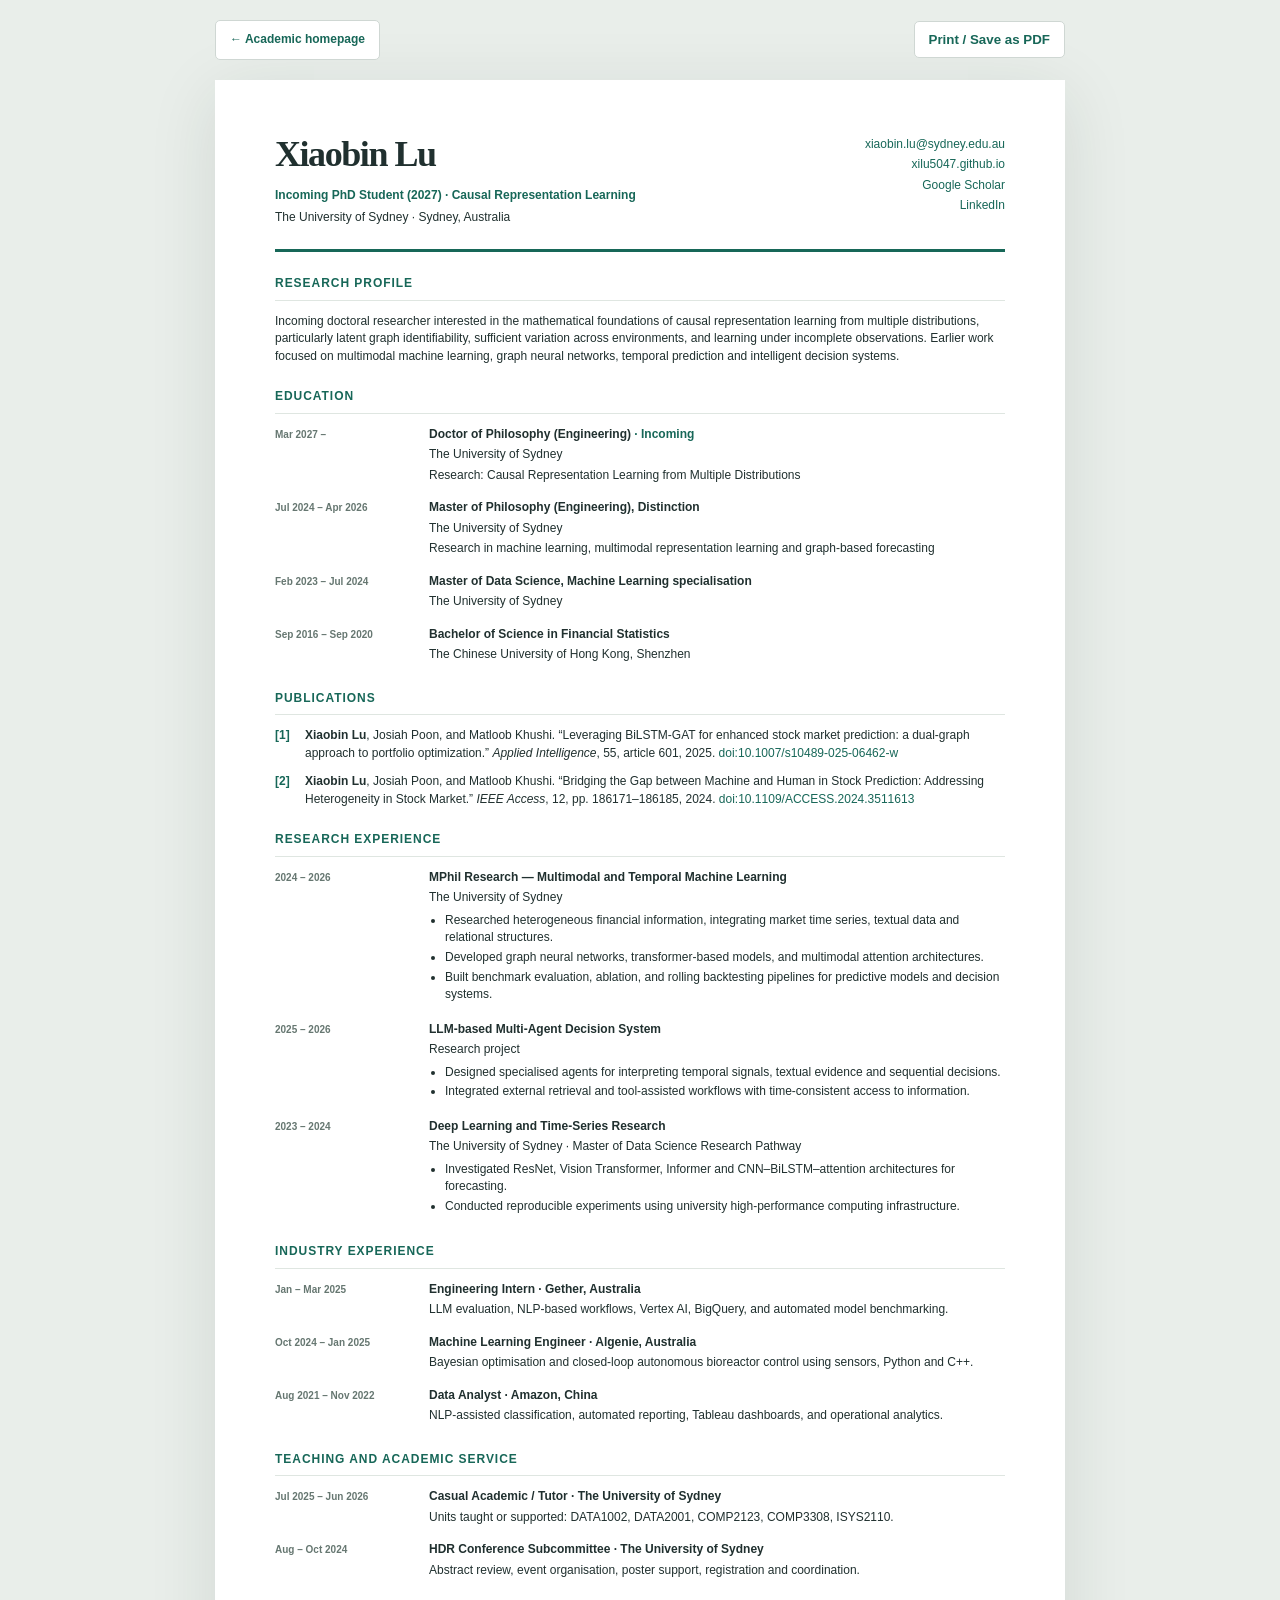
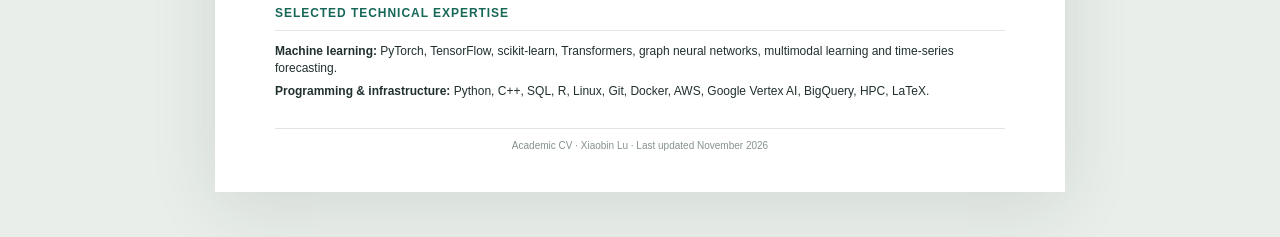
==== cv.html @ 68b690c1 "Initial commit: academic personal homepage" ====
<!doctype html>
<html lang="en">
<head><meta charset="utf-8"><meta name="viewport" content="width=device-width, initial-scale=1"><meta name="description" content="Academic CV of Xiaobin Lu, incoming PhD student at the University of Sydney."><title>Academic CV | Xiaobin Lu</title><link rel="icon" href="assets/favicon.svg" type="image/svg+xml"><link rel="stylesheet" href="cv.css"></head>
<body>
  <nav class="cv-toolbar" aria-label="CV actions"><a href="index.html">← Academic homepage</a><button onclick="window.print()" type="button">Print / Save as PDF</button></nav>
  <main class="cv-sheet">
    <header class="cv-head"><div><h1>Xiaobin Lu</h1><p class="cv-role">Incoming PhD Student (2027) · Causal Representation Learning</p><p>The University of Sydney · Sydney, Australia</p></div><div class="cv-contact"><a href="mailto:xiaobin.lu@sydney.edu.au">xiaobin.lu@sydney.edu.au</a><a href="https://xilu5047.github.io">xilu5047.github.io</a><a href="https://scholar.google.com/citations?user=zEEkIGYAAAAJ&hl=en">Google Scholar</a><a href="https://www.linkedin.com/in/xiaobin-lu-9487b4174/">LinkedIn</a></div></header>
    <section><h2>Research profile</h2><p>Incoming doctoral researcher interested in the mathematical foundations of causal representation learning from multiple distributions, particularly latent graph identifiability, sufficient variation across environments, and learning under incomplete observations. Earlier work focused on multimodal machine learning, graph neural networks, temporal prediction and intelligent decision systems.</p></section>
    <section><h2>Education</h2><div class="cv-entry"><time>Mar 2027 –</time><div><h3>Doctor of Philosophy (Engineering) <span>· Incoming</span></h3><p>The University of Sydney</p><p>Research: Causal Representation Learning from Multiple Distributions</p></div></div><div class="cv-entry"><time>Jul 2024 – Apr 2026</time><div><h3>Master of Philosophy (Engineering), Distinction</h3><p>The University of Sydney</p><p>Research in machine learning, multimodal representation learning and graph-based forecasting</p></div></div><div class="cv-entry"><time>Feb 2023 – Jul 2024</time><div><h3>Master of Data Science, Machine Learning specialisation</h3><p>The University of Sydney</p></div></div><div class="cv-entry"><time>Sep 2016 – Sep 2020</time><div><h3>Bachelor of Science in Financial Statistics</h3><p>The Chinese University of Hong Kong, Shenzhen</p></div></div></section>
    <section><h2>Publications</h2><div class="cv-publication"><span>[1]</span><div><strong>Xiaobin Lu</strong>, Josiah Poon, and Matloob Khushi. “Leveraging BiLSTM-GAT for enhanced stock market prediction: a dual-graph approach to portfolio optimization.” <em>Applied Intelligence</em>, 55, article 601, 2025. <a href="https://doi.org/10.1007/s10489-025-06462-w">doi:10.1007/s10489-025-06462-w</a></div></div><div class="cv-publication"><span>[2]</span><div><strong>Xiaobin Lu</strong>, Josiah Poon, and Matloob Khushi. “Bridging the Gap between Machine and Human in Stock Prediction: Addressing Heterogeneity in Stock Market.” <em>IEEE Access</em>, 12, pp. 186171–186185, 2024. <a href="https://doi.org/10.1109/ACCESS.2024.3511613">doi:10.1109/ACCESS.2024.3511613</a></div></div></section>
    <section><h2>Research experience</h2><div class="cv-entry"><time>2024 – 2026</time><div><h3>MPhil Research — Multimodal and Temporal Machine Learning</h3><p>The University of Sydney</p><ul><li>Researched heterogeneous financial information, integrating market time series, textual data and relational structures.</li><li>Developed graph neural networks, transformer-based models, and multimodal attention architectures.</li><li>Built benchmark evaluation, ablation, and rolling backtesting pipelines for predictive models and decision systems.</li></ul></div></div><div class="cv-entry"><time>2025 – 2026</time><div><h3>LLM-based Multi-Agent Decision System</h3><p>Research project</p><ul><li>Designed specialised agents for interpreting temporal signals, textual evidence and sequential decisions.</li><li>Integrated external retrieval and tool-assisted workflows with time-consistent access to information.</li></ul></div></div><div class="cv-entry"><time>2023 – 2024</time><div><h3>Deep Learning and Time-Series Research</h3><p>The University of Sydney · Master of Data Science Research Pathway</p><ul><li>Investigated ResNet, Vision Transformer, Informer and CNN–BiLSTM–attention architectures for forecasting.</li><li>Conducted reproducible experiments using university high-performance computing infrastructure.</li></ul></div></div></section>
    <section><h2>Industry experience</h2><div class="cv-entry"><time>Jan – Mar 2025</time><div><h3>Engineering Intern · Gether, Australia</h3><p>LLM evaluation, NLP-based workflows, Vertex AI, BigQuery, and automated model benchmarking.</p></div></div><div class="cv-entry"><time>Oct 2024 – Jan 2025</time><div><h3>Machine Learning Engineer · Algenie, Australia</h3><p>Bayesian optimisation and closed-loop autonomous bioreactor control using sensors, Python and C++.</p></div></div><div class="cv-entry"><time>Aug 2021 – Nov 2022</time><div><h3>Data Analyst · Amazon, China</h3><p>NLP-assisted classification, automated reporting, Tableau dashboards, and operational analytics.</p></div></div></section>
    <section><h2>Teaching and academic service</h2><div class="cv-entry"><time>Jul 2025 – Jun 2026</time><div><h3>Casual Academic / Tutor · The University of Sydney</h3><p>Units taught or supported: DATA1002, DATA2001, COMP2123, COMP3308, ISYS2110.</p></div></div><div class="cv-entry"><time>Aug – Oct 2024</time><div><h3>HDR Conference Subcommittee · The University of Sydney</h3><p>Abstract review, event organisation, poster support, registration and coordination.</p></div></div></section>
    <section><h2>Selected technical expertise</h2><p><strong>Machine learning:</strong> PyTorch, TensorFlow, scikit-learn, Transformers, graph neural networks, multimodal learning and time-series forecasting.</p><p><strong>Programming & infrastructure:</strong> Python, C++, SQL, R, Linux, Git, Docker, AWS, Google Vertex AI, BigQuery, HPC, LaTeX.</p></section>
    <footer>Academic CV · Xiaobin Lu · Last updated November 2026</footer>
  </main>
</body></html>
---- cv.css ----
:root{color-scheme:light}*{box-sizing:border-box}body{margin:0;background:#e9eeea;font-family:Arial,Helvetica,sans-serif;color:#20302f;line-height:1.46;font-size:12px}.cv-toolbar{display:flex;justify-content:space-between;align-items:center;max-width:850px;margin:20px auto;gap:15px}.cv-toolbar a,.cv-toolbar button{border:1px solid #cfd7d3;background:white;color:#176758;border-radius:5px;padding:10px 14px;font-weight:700;text-decoration:none;cursor:pointer}.cv-sheet{background:white;max-width:850px;min-height:100vh;margin:0 auto 45px;padding:48px 60px 38px;box-shadow:0 14px 65px rgba(29,47,38,.11)}.cv-head{display:flex;justify-content:space-between;align-items:start;gap:25px;border-bottom:3px solid #176758;padding-bottom:19px}.cv-head h1{font-family:Georgia,serif;font-weight:600;letter-spacing:-.04em;font-size:36px;margin:0 0 7px}.cv-head p{margin:4px 0}.cv-role{font-weight:700;color:#176758}.cv-contact{display:flex;flex-direction:column;white-space:nowrap;text-align:right;gap:3px;padding-top:8px}a{color:#176758;text-decoration:none}a:hover{text-decoration:underline}section{margin:23px 0}section h2{border-bottom:1px solid #dfe6e1;text-transform:uppercase;letter-spacing:.08em;font-size:12px;color:#176758;padding:0 0 7px;margin:0 0 12px}section>p{margin:5px 0}.cv-entry{display:grid;grid-template-columns:139px minmax(0,1fr);gap:15px;margin:12px 0}.cv-entry time{color:#667771;font-weight:700;font-size:10px;padding-top:2px}.cv-entry h3{font-size:12px;margin:0 0 3px}.cv-entry h3 span{color:#176758}.cv-entry p{margin:3px 0}.cv-entry ul{padding-left:16px;margin:5px 0}.cv-entry li{margin:2px 0}.cv-publication{display:grid;grid-template-columns:25px 1fr;gap:5px;margin:11px 0}.cv-publication>span{font-weight:700;color:#176758}footer{color:#85928d;text-align:center;font-size:10px;border-top:1px solid #dfe6e1;padding-top:10px;margin-top:28px}@media(max-width:650px){.cv-toolbar{margin:12px 14px}.cv-sheet{padding:25px 20px}.cv-head{display:block}.cv-contact{text-align:left;white-space:normal;padding-top:10px}.cv-head h1{font-size:31px}.cv-entry{grid-template-columns:1fr;gap:3px}.cv-entry time{font-size:10px}}@media print{@page{size:A4;margin:13mm 13mm}body{background:white;-webkit-print-color-adjust:exact;print-color-adjust:exact;font-size:10.5px}.cv-toolbar{display:none}.cv-sheet{max-width:none;box-shadow:none;padding:0;margin:0;min-height:0}.cv-head h1{font-size:30px}section{margin:16px 0}section h2{margin-bottom:8px}.cv-entry{margin:8px 0}.cv-entry,.cv-publication{break-inside:avoid}section{break-inside:auto}a{color:#176758}}
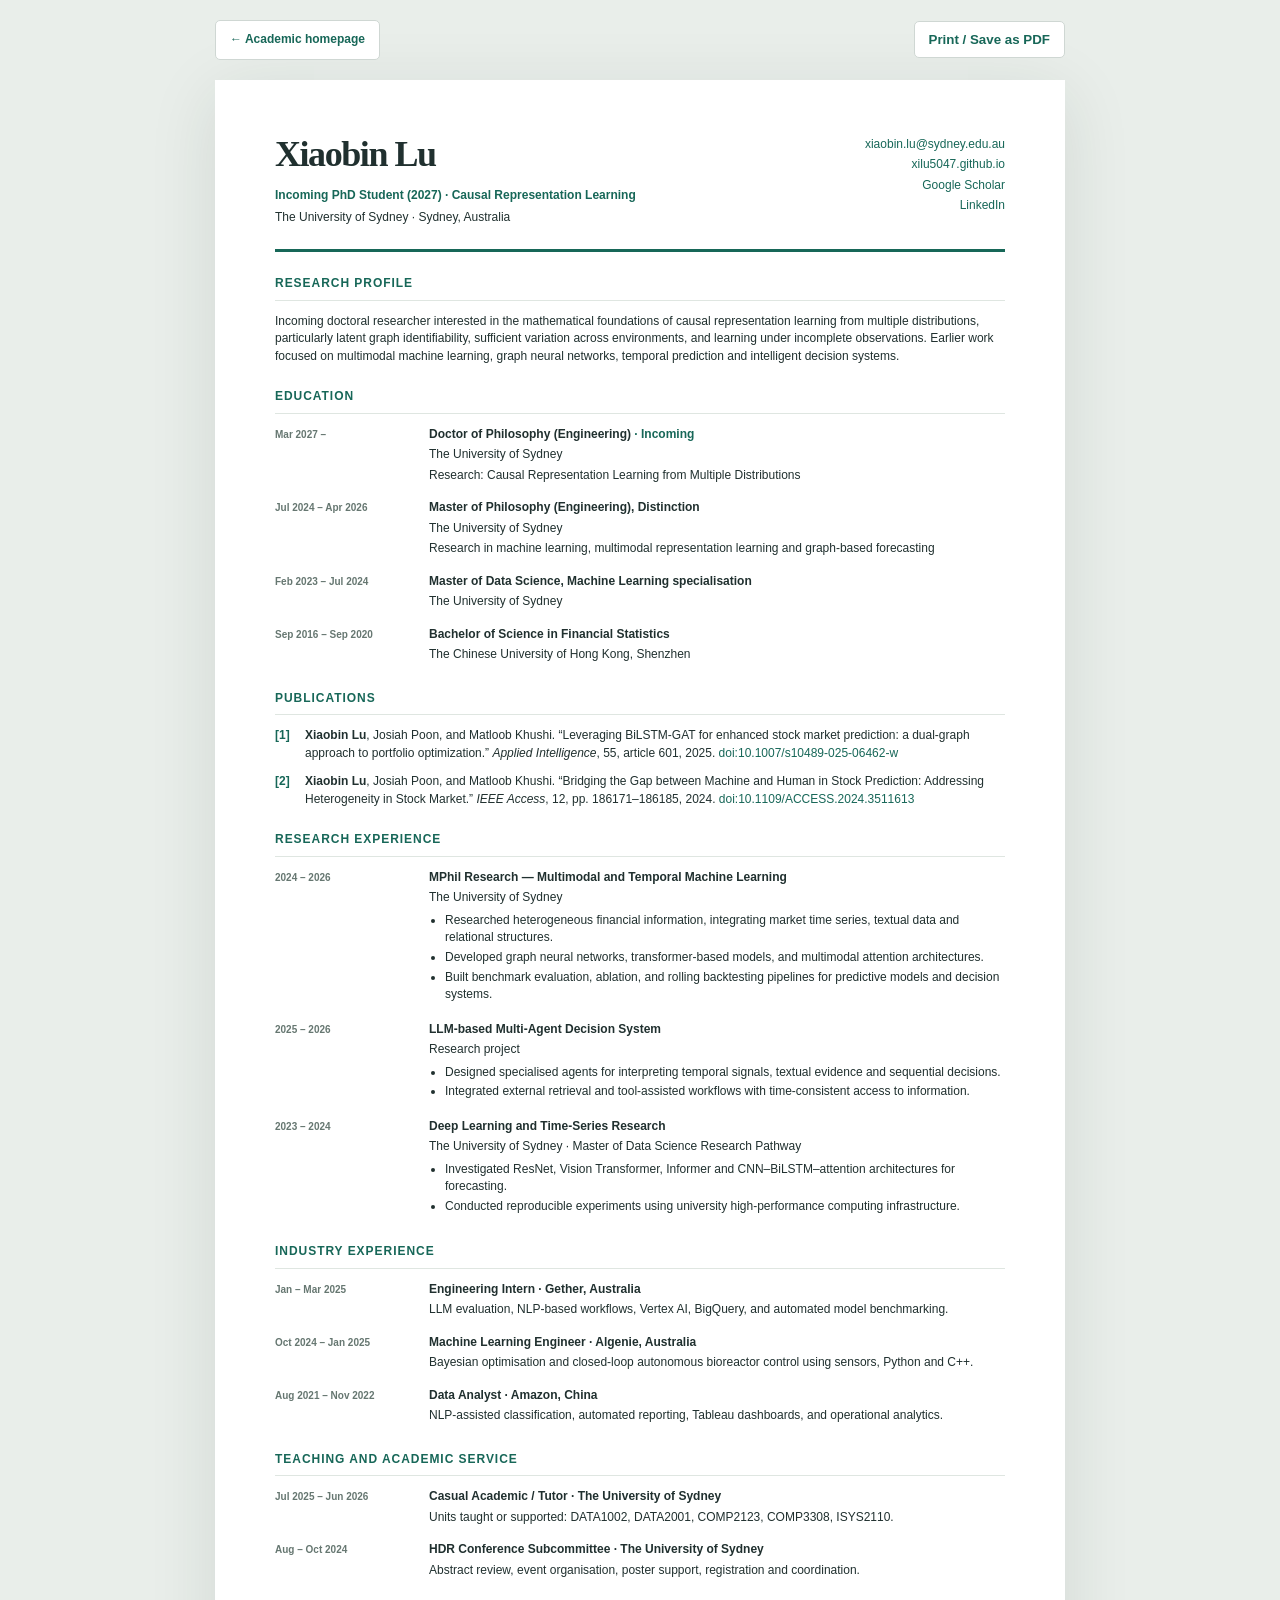
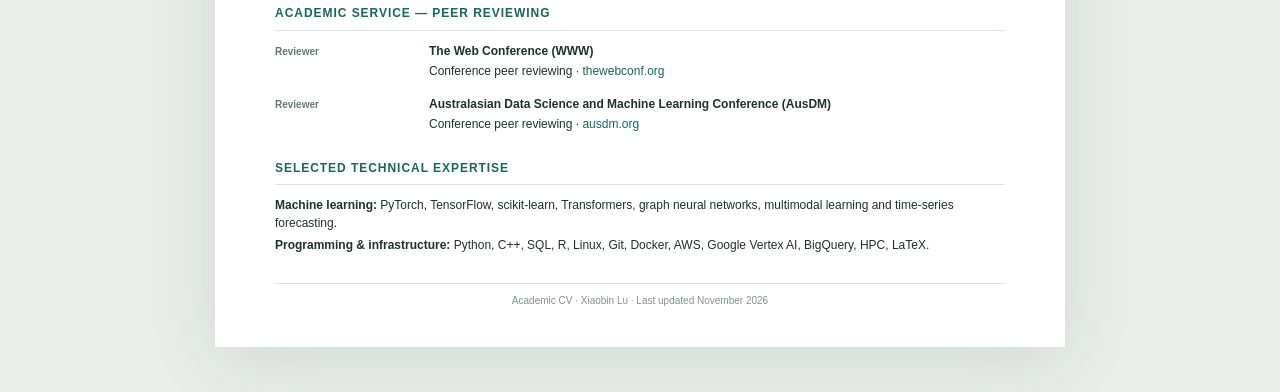
==== commit cbf1b05a: "Redesign academic homepage and add reviewer service" ====
--- a/cv.html
+++ b/cv.html
@@ -11,6 +11,7 @@
     <section><h2>Research experience</h2><div class="cv-entry"><time>2024 – 2026</time><div><h3>MPhil Research — Multimodal and Temporal Machine Learning</h3><p>The University of Sydney</p><ul><li>Researched heterogeneous financial information, integrating market time series, textual data and relational structures.</li><li>Developed graph neural networks, transformer-based models, and multimodal attention architectures.</li><li>Built benchmark evaluation, ablation, and rolling backtesting pipelines for predictive models and decision systems.</li></ul></div></div><div class="cv-entry"><time>2025 – 2026</time><div><h3>LLM-based Multi-Agent Decision System</h3><p>Research project</p><ul><li>Designed specialised agents for interpreting temporal signals, textual evidence and sequential decisions.</li><li>Integrated external retrieval and tool-assisted workflows with time-consistent access to information.</li></ul></div></div><div class="cv-entry"><time>2023 – 2024</time><div><h3>Deep Learning and Time-Series Research</h3><p>The University of Sydney · Master of Data Science Research Pathway</p><ul><li>Investigated ResNet, Vision Transformer, Informer and CNN–BiLSTM–attention architectures for forecasting.</li><li>Conducted reproducible experiments using university high-performance computing infrastructure.</li></ul></div></div></section>
     <section><h2>Industry experience</h2><div class="cv-entry"><time>Jan – Mar 2025</time><div><h3>Engineering Intern · Gether, Australia</h3><p>LLM evaluation, NLP-based workflows, Vertex AI, BigQuery, and automated model benchmarking.</p></div></div><div class="cv-entry"><time>Oct 2024 – Jan 2025</time><div><h3>Machine Learning Engineer · Algenie, Australia</h3><p>Bayesian optimisation and closed-loop autonomous bioreactor control using sensors, Python and C++.</p></div></div><div class="cv-entry"><time>Aug 2021 – Nov 2022</time><div><h3>Data Analyst · Amazon, China</h3><p>NLP-assisted classification, automated reporting, Tableau dashboards, and operational analytics.</p></div></div></section>
     <section><h2>Teaching and academic service</h2><div class="cv-entry"><time>Jul 2025 – Jun 2026</time><div><h3>Casual Academic / Tutor · The University of Sydney</h3><p>Units taught or supported: DATA1002, DATA2001, COMP2123, COMP3308, ISYS2110.</p></div></div><div class="cv-entry"><time>Aug – Oct 2024</time><div><h3>HDR Conference Subcommittee · The University of Sydney</h3><p>Abstract review, event organisation, poster support, registration and coordination.</p></div></div></section>
+    <section><h2>Academic service — peer reviewing</h2><div class="cv-entry"><time>Reviewer</time><div><h3>The Web Conference (WWW)</h3><p>Conference peer reviewing · <a href="https://thewebconf.org/">thewebconf.org</a></p></div></div><div class="cv-entry"><time>Reviewer</time><div><h3>Australasian Data Science and Machine Learning Conference (AusDM)</h3><p>Conference peer reviewing · <a href="https://ausdm.org/">ausdm.org</a></p></div></div></section>
     <section><h2>Selected technical expertise</h2><p><strong>Machine learning:</strong> PyTorch, TensorFlow, scikit-learn, Transformers, graph neural networks, multimodal learning and time-series forecasting.</p><p><strong>Programming & infrastructure:</strong> Python, C++, SQL, R, Linux, Git, Docker, AWS, Google Vertex AI, BigQuery, HPC, LaTeX.</p></section>
     <footer>Academic CV · Xiaobin Lu · Last updated November 2026</footer>
   </main>
